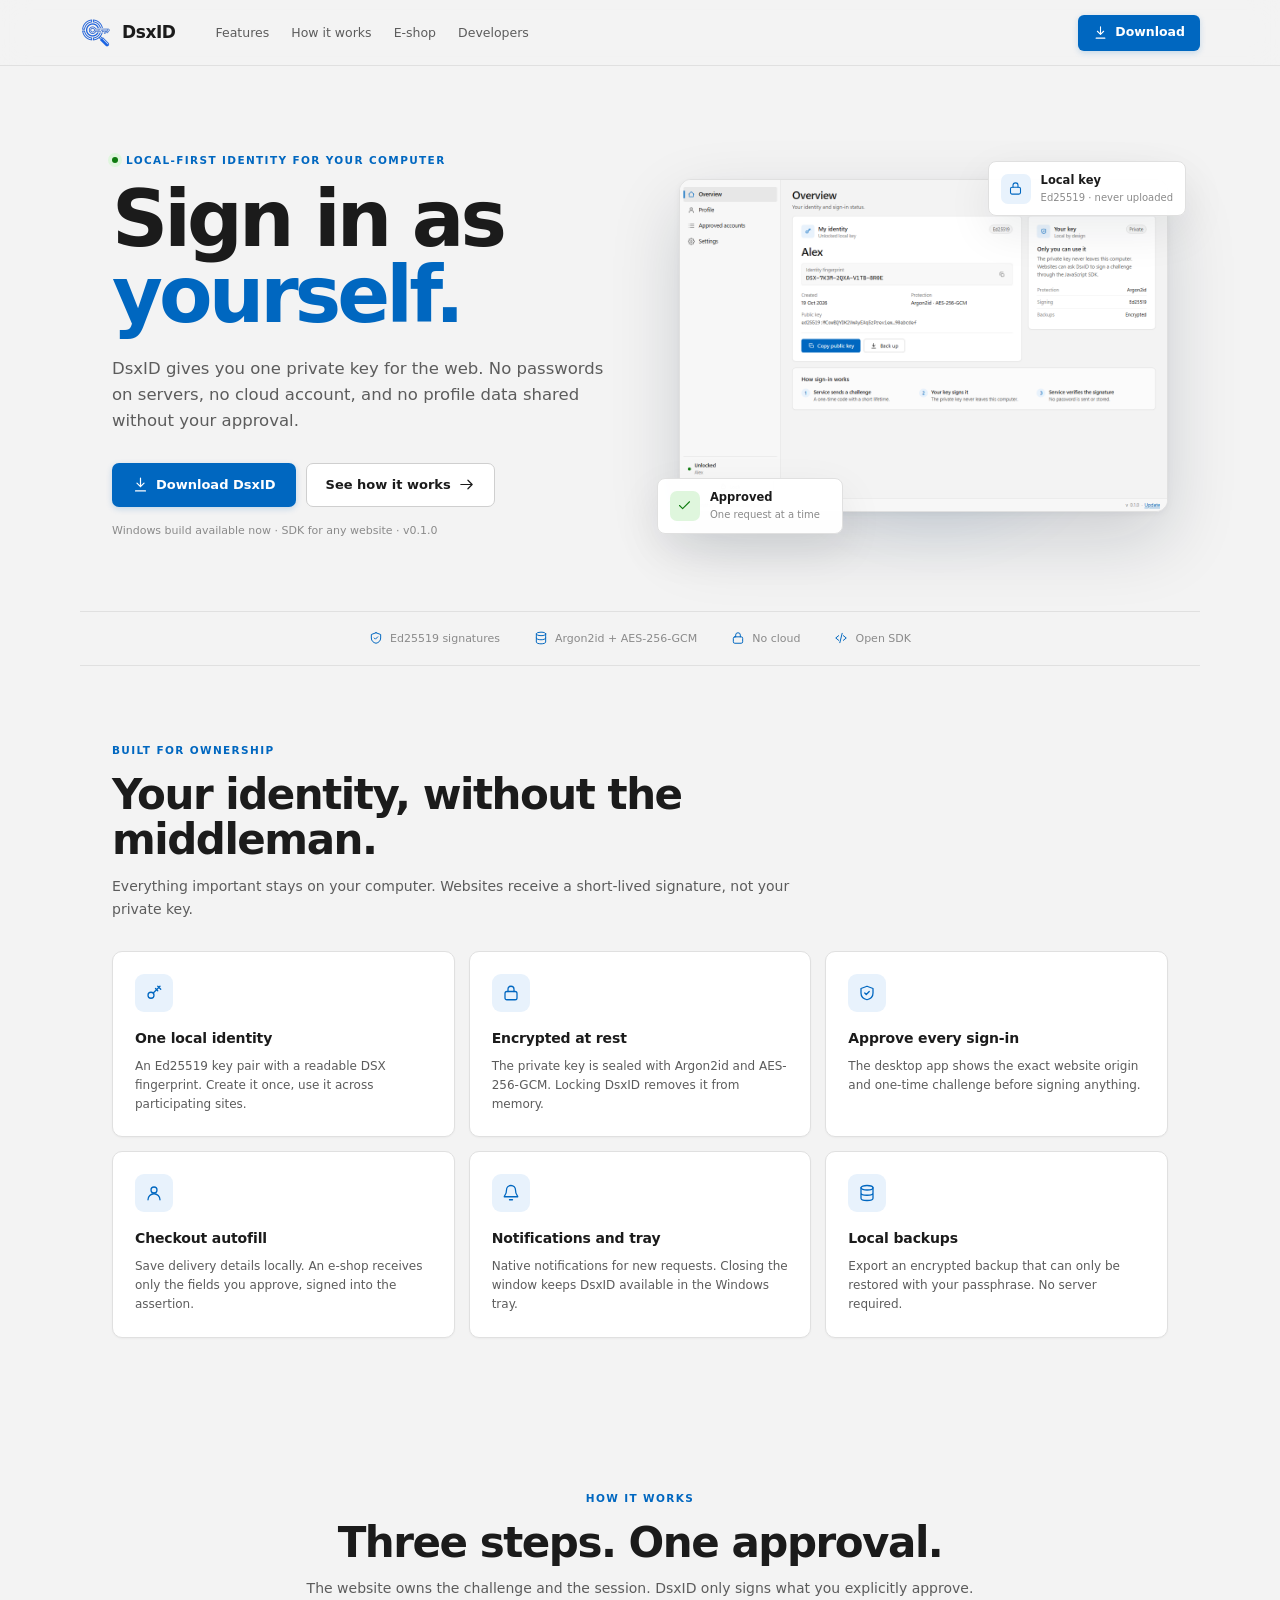
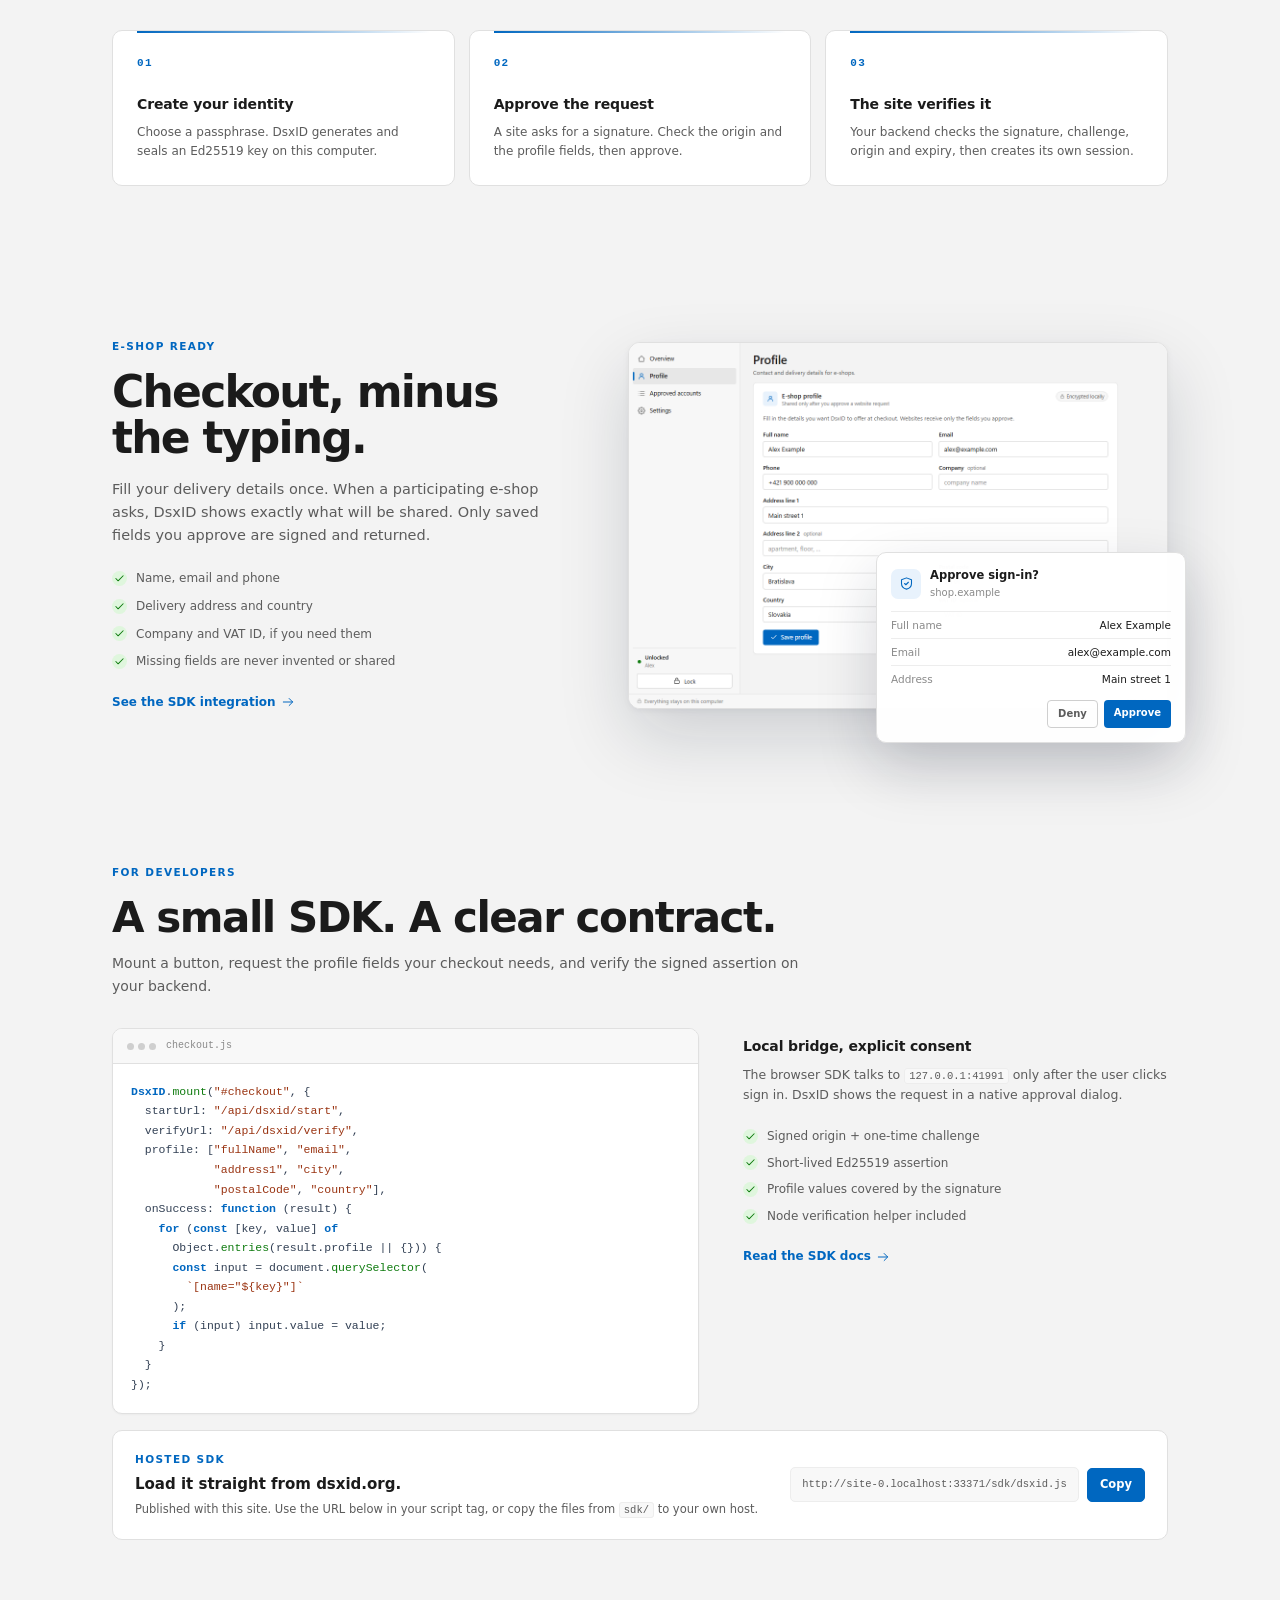
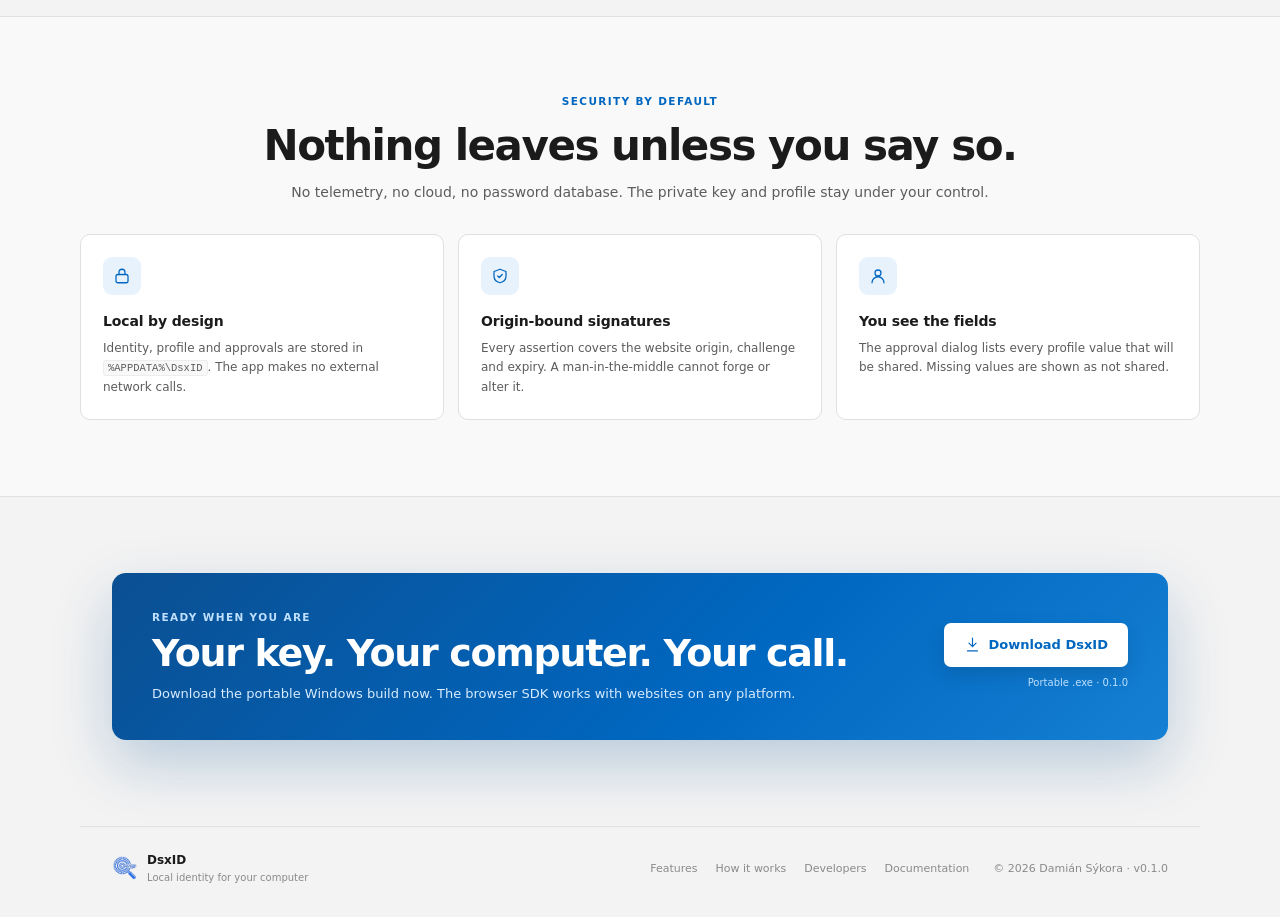
==== index.html @ 3d80a410 "Add files via upload" ====
<!doctype html>
<html lang="en">
<head>
  <meta charset="utf-8">
  <meta name="viewport" content="width=device-width, initial-scale=1">
  <meta name="description" content="DsxID is a local-first identity for your computer. Sign in to websites with your own Ed25519 key, approve every request, and autofill checkout details without a cloud account.">
  <meta name="theme-color" content="#f3f3f3">
  <title>DsxID — Your identity, local by design</title>
  <link rel="canonical" href="https://dsxid.org/">
  <link rel="icon" href="assets/logo.png" type="image/png">
  <meta property="og:site_name" content="DsxID">
  <meta property="og:type" content="website">
  <meta property="og:url" content="https://dsxid.org/">
  <meta property="og:title" content="DsxID — Your identity, local by design">
  <meta property="og:description" content="One local Ed25519 identity for the web. Approve every sign-in and share checkout details only when you say so.">
  <meta property="og:image" content="https://dsxid.org/assets/og.png">
  <meta property="og:image:width" content="1200">
  <meta property="og:image:height" content="630">
  <meta property="og:image:alt" content="DsxID — your identity, local by design">
  <meta name="twitter:card" content="summary_large_image">
  <meta name="twitter:title" content="DsxID — Your identity, local by design">
  <meta name="twitter:description" content="One local Ed25519 identity for the web. Approve every sign-in and share checkout details only when you say so.">
  <meta name="twitter:image" content="https://dsxid.org/assets/og.png">
  <script>document.documentElement.classList.add("js");</script>
  <link rel="stylesheet" href="styles.css">
  <script type="application/ld+json">
  {
    "@context": "https://schema.org",
    "@type": "SoftwareApplication",
    "name": "DsxID",
    "url": "https://dsxid.org/",
    "downloadUrl": "https://dsxid.org/download/DsxID.exe",
    "applicationCategory": "SecurityApplication",
    "operatingSystem": "Windows 10, Windows 11",
    "softwareVersion": "0.1.0",
    "description": "Local-first Ed25519 identity with explicit approval and e-shop checkout autofill.",
    "author": {
      "@type": "Person",
      "name": "Damián Sýkora"
    },
    "offers": {
      "@type": "Offer",
      "price": "0",
      "priceCurrency": "USD"
    }
  }
  </script>
</head>
<body>
  <svg class="svg-sprite" aria-hidden="true" focusable="false" xmlns="http://www.w3.org/2000/svg">
    <symbol id="i-key" viewBox="0 0 24 24"><circle cx="8" cy="15" r="4"/><path d="m11 12 9-9M17 3l4 4M14 6l3 3"/></symbol>
    <symbol id="i-shield" viewBox="0 0 24 24"><path d="m12 3 8 3v6c0 5-3.5 8-8 9-4.5-1-8-4-8-9V6l8-3Z"/><path d="m9 12 2 2 4-4"/></symbol>
    <symbol id="i-lock" viewBox="0 0 24 24"><rect x="4" y="10" width="16" height="11" rx="2.5"/><path d="M8 10V7a4 4 0 0 1 8 0v3"/></symbol>
    <symbol id="i-globe" viewBox="0 0 24 24"><circle cx="12" cy="12" r="9"/><path d="M3 12h18M12 3a14 14 0 0 1 0 18 14 14 0 0 1 0-18Z"/></symbol>
    <symbol id="i-user" viewBox="0 0 24 24"><circle cx="12" cy="8" r="4"/><path d="M4 21a8 8 0 0 1 16 0"/></symbol>
    <symbol id="i-bell" viewBox="0 0 24 24"><path d="M18 8a6 6 0 0 0-12 0c0 7-3 7-3 9h18c0-2-3-2-3-9"/><path d="M10 21h4"/></symbol>
    <symbol id="i-tray" viewBox="0 0 24 24"><path d="M4 4h16v16H4z"/><path d="M8 12h8M12 8v8"/></symbol>
    <symbol id="i-download" viewBox="0 0 24 24"><path d="M12 3v12M7 10l5 5 5-5M5 21h14"/></symbol>
    <symbol id="i-check" viewBox="0 0 24 24"><path d="M20 6 9 17l-5-5"/></symbol>
    <symbol id="i-code" viewBox="0 0 24 24"><path d="m8 8-5 4 5 4M16 8l5 4-5 4M14 4l-4 16"/></symbol>
    <symbol id="i-arrow" viewBox="0 0 24 24"><path d="M4 12h16M14 6l6 6-6 6"/></symbol>
    <symbol id="i-database" viewBox="0 0 24 24"><ellipse cx="12" cy="5" rx="8" ry="3"/><path d="M4 5v7c0 1.7 3.6 3 8 3s8-1.3 8-3V5M4 12v7c0 1.7 3.6 3 8 3s8-1.3 8-3v-7"/></symbol>
  </svg>

  <header class="site-header">
    <a class="brand" href="#top" aria-label="DsxID home">
      <img class="brand-logo" src="assets/logo.png" alt="">
      <span>DsxID</span>
    </a>

    <nav class="site-nav" id="site-nav" aria-label="Main navigation">
      <a href="#features">Features</a>
      <a href="#how">How it works</a>
      <a href="#eshop">E-shop</a>
      <a href="#developers">Developers</a>
    </nav>

    <div class="header-actions">
      <a class="btn btn-primary" href="download/DsxID.exe" download>
        <svg><use href="#i-download"/></svg>
        <span>Download</span>
      </a>
      <button class="nav-toggle" id="nav-toggle" type="button" aria-controls="site-nav" aria-expanded="false" aria-label="Open menu">
        <span></span><span></span><span></span>
      </button>
    </div>
  </header>

  <main id="top">
    <section class="hero">
      <div class="hero-copy reveal">
        <p class="eyebrow"><span class="eyebrow-dot"></span>Local-first identity for your computer</p>
        <h1>Sign in as <span>yourself.</span></h1>
        <p class="lede">DsxID gives you one private key for the web. No passwords on servers, no cloud account, and no profile data shared without your approval.</p>
        <div class="hero-actions">
          <a class="btn btn-primary btn-lg" href="download/DsxID.exe" download>
            <svg><use href="#i-download"/></svg>
            <span>Download DsxID</span>
          </a>
          <a class="btn btn-ghost btn-lg" href="#how">
            <span>See how it works</span>
            <svg><use href="#i-arrow"/></svg>
          </a>
        </div>
        <p class="hero-note">Windows build available now · SDK for any website · v0.1.0</p>
      </div>

      <div class="hero-visual reveal">
        <div class="app-frame">
          <img src="assets/app-home.png" alt="DsxID desktop app showing a local Ed25519 identity">
        </div>
        <div class="float-card float-top">
          <span class="float-icon"><svg><use href="#i-lock"/></svg></span>
          <div><strong>Local key</strong><span>Ed25519 · never uploaded</span></div>
        </div>
        <div class="float-card float-bottom">
          <span class="float-icon success"><svg><use href="#i-check"/></svg></span>
          <div><strong>Approved</strong><span>One request at a time</span></div>
        </div>
      </div>
    </section>

    <section class="trust-strip reveal" aria-label="Technical foundations">
      <span><svg><use href="#i-shield"/></svg>Ed25519 signatures</span>
      <span><svg><use href="#i-database"/></svg>Argon2id + AES-256-GCM</span>
      <span><svg><use href="#i-lock"/></svg>No cloud</span>
      <span><svg><use href="#i-code"/></svg>Open SDK</span>
    </section>

    <section class="section" id="features">
      <div class="section-head reveal">
        <p class="eyebrow">Built for ownership</p>
        <h2>Your identity, without the middleman.</h2>
        <p>Everything important stays on your computer. Websites receive a short-lived signature, not your private key.</p>
      </div>

      <div class="feature-grid">
        <article class="feature-card reveal">
          <span class="icon-tile"><svg><use href="#i-key"/></svg></span>
          <h3>One local identity</h3>
          <p>An Ed25519 key pair with a readable DSX fingerprint. Create it once, use it across participating sites.</p>
        </article>
        <article class="feature-card reveal">
          <span class="icon-tile"><svg><use href="#i-lock"/></svg></span>
          <h3>Encrypted at rest</h3>
          <p>The private key is sealed with Argon2id and AES-256-GCM. Locking DsxID removes it from memory.</p>
        </article>
        <article class="feature-card reveal">
          <span class="icon-tile"><svg><use href="#i-shield"/></svg></span>
          <h3>Approve every sign-in</h3>
          <p>The desktop app shows the exact website origin and one-time challenge before signing anything.</p>
        </article>
        <article class="feature-card reveal">
          <span class="icon-tile"><svg><use href="#i-user"/></svg></span>
          <h3>Checkout autofill</h3>
          <p>Save delivery details locally. An e-shop receives only the fields you approve, signed into the assertion.</p>
        </article>
        <article class="feature-card reveal">
          <span class="icon-tile"><svg><use href="#i-bell"/></svg></span>
          <h3>Notifications and tray</h3>
          <p>Native notifications for new requests. Closing the window keeps DsxID available in the Windows tray.</p>
        </article>
        <article class="feature-card reveal">
          <span class="icon-tile"><svg><use href="#i-database"/></svg></span>
          <h3>Local backups</h3>
          <p>Export an encrypted backup that can only be restored with your passphrase. No server required.</p>
        </article>
      </div>
    </section>

    <section class="section" id="how">
      <div class="section-head centered reveal">
        <p class="eyebrow">How it works</p>
        <h2>Three steps. One approval.</h2>
        <p>The website owns the challenge and the session. DsxID only signs what you explicitly approve.</p>
      </div>
      <div class="steps-grid">
        <article class="step-card reveal">
          <span class="step-number">01</span>
          <h3>Create your identity</h3>
          <p>Choose a passphrase. DsxID generates and seals an Ed25519 key on this computer.</p>
        </article>
        <article class="step-card reveal">
          <span class="step-number">02</span>
          <h3>Approve the request</h3>
          <p>A site asks for a signature. Check the origin and the profile fields, then approve.</p>
        </article>
        <article class="step-card reveal">
          <span class="step-number">03</span>
          <h3>The site verifies it</h3>
          <p>Your backend checks the signature, challenge, origin and expiry, then creates its own session.</p>
        </article>
      </div>
    </section>

    <section class="section split-section" id="eshop">
      <div class="split-copy reveal">
        <p class="eyebrow">E-shop ready</p>
        <h2>Checkout, minus the typing.</h2>
        <p class="lede">Fill your delivery details once. When a participating e-shop asks, DsxID shows exactly what will be shared. Only saved fields you approve are signed and returned.</p>
        <ul class="check-list">
          <li><svg><use href="#i-check"/></svg>Name, email and phone</li>
          <li><svg><use href="#i-check"/></svg>Delivery address and country</li>
          <li><svg><use href="#i-check"/></svg>Company and VAT ID, if you need them</li>
          <li><svg><use href="#i-check"/></svg>Missing fields are never invented or shared</li>
        </ul>
        <a class="text-link" href="#developers">See the SDK integration <svg><use href="#i-arrow"/></svg></a>
      </div>

      <div class="split-visual reveal">
        <div class="app-frame profile-frame">
          <img src="assets/app-profile.png" alt="DsxID e-shop profile with encrypted local delivery details">
        </div>
        <div class="approval-float">
          <div class="approval-float-head">
            <span class="float-icon"><svg><use href="#i-shield"/></svg></span>
            <div><strong>Approve sign-in?</strong><span>shop.example</span></div>
          </div>
          <div class="approval-field"><span>Full name</span><strong>Alex Example</strong></div>
          <div class="approval-field"><span>Email</span><strong>alex@example.com</strong></div>
          <div class="approval-field"><span>Address</span><strong>Main street 1</strong></div>
          <div class="approval-actions"><span class="ghost-button">Deny</span><span class="solid-button">Approve</span></div>
        </div>
      </div>
    </section>

    <section class="section" id="developers">
      <div class="section-head reveal">
        <p class="eyebrow">For developers</p>
        <h2>A small SDK. A clear contract.</h2>
        <p>Mount a button, request the profile fields your checkout needs, and verify the signed assertion on your backend.</p>
      </div>

      <div class="dev-grid">
        <div class="code-card reveal">
          <div class="code-bar">
            <span class="code-dots"><i></i><i></i><i></i></span>
            <span>checkout.js</span>
          </div>
          <pre><code><span class="c-key">DsxID</span>.<span class="c-fn">mount</span>(<span class="c-str">"#checkout"</span>, {
  startUrl: <span class="c-str">"/api/dsxid/start"</span>,
  verifyUrl: <span class="c-str">"/api/dsxid/verify"</span>,
  profile: [<span class="c-str">"fullName"</span>, <span class="c-str">"email"</span>,
            <span class="c-str">"address1"</span>, <span class="c-str">"city"</span>,
            <span class="c-str">"postalCode"</span>, <span class="c-str">"country"</span>],
  onSuccess: <span class="c-key">function</span> (result) {
    <span class="c-key">for</span> (<span class="c-key">const</span> [key, value] <span class="c-key">of</span>
      Object.<span class="c-fn">entries</span>(result.profile || {})) {
      <span class="c-key">const</span> input = document.<span class="c-fn">querySelector</span>(
        <span class="c-str">`[name="${key}"]`</span>
      );
      <span class="c-key">if</span> (input) input.value = value;
    }
  }
});</code></pre>
        </div>
        <div class="dev-copy reveal">
          <h3>Local bridge, explicit consent</h3>
          <p>The browser SDK talks to <code>127.0.0.1:41991</code> only after the user clicks sign in. DsxID shows the request in a native approval dialog.</p>
          <ul class="check-list compact">
            <li><svg><use href="#i-check"/></svg>Signed origin + one-time challenge</li>
            <li><svg><use href="#i-check"/></svg>Short-lived Ed25519 assertion</li>
            <li><svg><use href="#i-check"/></svg>Profile values covered by the signature</li>
            <li><svg><use href="#i-check"/></svg>Node verification helper included</li>
          </ul>
          <a class="text-link" href="docs.html">Read the SDK docs <svg><use href="#i-arrow"/></svg></a>
        </div>
      </div>

      <div class="sdk-host-card reveal">
        <div class="sdk-host-copy">
          <p class="eyebrow">Hosted SDK</p>
          <h3>Load it straight from dsxid.org.</h3>
          <p>Published with this site. Use the URL below in your script tag, or copy the files from <code>sdk/</code> to your own host.</p>
        </div>
        <div class="sdk-url-box">
          <code id="sdk-url">https://dsxid.org/sdk/dsxid.js</code>
          <button class="copy-btn" id="copy-sdk-url" type="button">Copy</button>
        </div>
      </div>
    </section>

    <section class="section security-section" id="security">
      <div class="section-head centered reveal">
        <p class="eyebrow">Security by default</p>
        <h2>Nothing leaves unless you say so.</h2>
        <p>No telemetry, no cloud, no password database. The private key and profile stay under your control.</p>
      </div>
      <div class="security-grid">
        <article class="security-card reveal">
          <span class="icon-tile"><svg><use href="#i-lock"/></svg></span>
          <h3>Local by design</h3>
          <p>Identity, profile and approvals are stored in <code>%APPDATA%\DsxID</code>. The app makes no external network calls.</p>
        </article>
        <article class="security-card reveal">
          <span class="icon-tile"><svg><use href="#i-shield"/></svg></span>
          <h3>Origin-bound signatures</h3>
          <p>Every assertion covers the website origin, challenge and expiry. A man-in-the-middle cannot forge or alter it.</p>
        </article>
        <article class="security-card reveal">
          <span class="icon-tile"><svg><use href="#i-user"/></svg></span>
          <h3>You see the fields</h3>
          <p>The approval dialog lists every profile value that will be shared. Missing values are shown as not shared.</p>
        </article>
      </div>
    </section>

    <section class="download-section reveal">
      <div class="download-card">
        <div>
          <p class="eyebrow">Ready when you are</p>
          <h2>Your key. Your computer. Your call.</h2>
          <p>Download the portable Windows build now. The browser SDK works with websites on any platform.</p>
        </div>
        <div class="download-actions">
          <a class="btn btn-primary btn-lg" href="download/DsxID.exe" download>
            <svg><use href="#i-download"/></svg>
            <span>Download DsxID</span>
          </a>
          <span>Portable .exe · 0.1.0</span>
        </div>
      </div>
    </section>
  </main>

  <footer class="site-footer">
    <div class="footer-brand">
      <img class="brand-logo small" src="assets/logo.png" alt="">
      <div><strong>DsxID</strong><span>Local identity for your computer</span></div>
    </div>
    <nav class="footer-links" aria-label="Footer navigation">
      <a href="#features">Features</a>
      <a href="#how">How it works</a>
      <a href="#developers">Developers</a>
      <a href="docs.html">Documentation</a>
    </nav>
    <p class="copyright">© 2026 Damián Sýkora · v0.1.0</p>
  </footer>

  <script src="app.js"></script>
</body>
</html>
---- styles.css ----
:root {
  --bg: #f3f3f3;
  --surface: #ffffff;
  --surface-2: #f8f8f8;
  --border: #e0e0e0;
  --border-soft: #ededed;
  --border-strong: #cfcfcf;
  --text: #1b1b1b;
  --text-2: #5c5c5c;
  --text-3: #8a8a8a;
  --accent: #0067c0;
  --accent-hover: #005a9e;
  --accent-soft: #e8f2fc;
  --accent-border: #cfe4f7;
  --success: #0f7b0f;
  --success-soft: #dff6dd;
  --success-border: #b7dfb3;
  --font: "Segoe UI Variable Text", "Segoe UI", system-ui, -apple-system, sans-serif;
  --mono: "Cascadia Mono", Consolas, "SFMono-Regular", monospace;
  --shadow-sm: 0 1px 2px rgba(0, 0, 0, 0.035);
  --shadow: 0 16px 44px rgba(15, 23, 42, 0.08);
  --radius: 10px;
  --max: 1120px;
}

* { box-sizing: border-box; }
html { scroll-behavior: smooth; }
body {
  margin: 0;
  min-height: 100vh;
  background:
    radial-gradient(900px 480px at 74% -8%, #eaf4fd 0%, rgba(234, 244, 253, 0) 62%),
    var(--bg);
  color: var(--text);
  font-family: var(--font);
  font-size: 14px;
  line-height: 1.55;
  -webkit-font-smoothing: antialiased;
}
::selection { background: var(--accent-border); }
a { color: inherit; text-decoration: none; }
button { font: inherit; }
img { max-width: 100%; }

.svg-sprite {
  position: absolute;
  width: 0;
  height: 0;
  overflow: hidden;
}
svg {
  width: 20px;
  height: 20px;
  display: block;
  flex: none;
  fill: none;
  stroke: currentColor;
  stroke-width: 1.7;
  stroke-linecap: round;
  stroke-linejoin: round;
}

.site-header {
  position: sticky;
  top: 0;
  z-index: 50;
  height: 66px;
  display: flex;
  align-items: center;
  gap: 28px;
  padding: 0 max(24px, calc((100vw - var(--max)) / 2));
  border-bottom: 1px solid var(--border);
  background: rgba(243, 243, 243, 0.86);
  backdrop-filter: blur(14px);
}
.brand {
  display: inline-flex;
  align-items: center;
  gap: 10px;
  font-size: 17px;
  font-weight: 650;
  letter-spacing: -0.025em;
}
.brand-logo {
  width: 32px;
  height: 32px;
  object-fit: contain;
}
.brand-logo.small { width: 26px; height: 26px; }

.site-nav {
  display: flex;
  align-items: center;
  gap: 22px;
  margin-left: 12px;
  color: var(--text-2);
  font-size: 12.5px;
}
.site-nav a { padding: 6px 0; transition: color 0.15s; }
.site-nav a:hover { color: var(--accent); }

.header-actions {
  display: flex;
  align-items: center;
  gap: 10px;
  margin-left: auto;
}
.btn {
  height: 36px;
  padding: 0 14px;
  display: inline-flex;
  align-items: center;
  justify-content: center;
  gap: 7px;
  border: 1px solid transparent;
  border-radius: 6px;
  font-size: 12.5px;
  font-weight: 600;
  line-height: 1;
  cursor: pointer;
  white-space: nowrap;
  transition: background 0.15s, border-color 0.15s, color 0.15s, transform 0.15s;
}
.btn svg { width: 15px; height: 15px; }
.btn-primary {
  background: var(--accent);
  color: #ffffff;
  box-shadow: 0 2px 6px rgba(0, 103, 192, 0.2);
}
.btn-primary:hover { background: var(--accent-hover); transform: translateY(-1px); }
.btn-ghost {
  background: var(--surface);
  border-color: var(--border-strong);
  color: var(--text);
}
.btn-ghost:hover { border-color: #b3b3b3; background: #fafafa; transform: translateY(-1px); }
.btn-lg { height: 44px; padding: 0 19px; font-size: 13px; border-radius: 7px; }
.btn-lg svg { width: 17px; height: 17px; }

.nav-toggle {
  display: none;
  width: 36px;
  height: 36px;
  padding: 8px;
  border: 1px solid var(--border-strong);
  border-radius: 6px;
  background: var(--surface);
  cursor: pointer;
}
.nav-toggle span {
  display: block;
  height: 1.5px;
  margin: 4px 0;
  background: var(--text);
  border-radius: 2px;
  transition: transform 0.2s, opacity 0.2s;
}

.hero {
  max-width: var(--max);
  margin: 0 auto;
  padding: 86px 32px 72px;
  display: grid;
  grid-template-columns: minmax(0, 1.02fr) minmax(0, 0.98fr);
  gap: 58px;
  align-items: center;
}
.eyebrow {
  margin: 0 0 14px;
  display: flex;
  align-items: center;
  gap: 8px;
  color: var(--accent);
  font-size: 10.5px;
  font-weight: 650;
  letter-spacing: 0.13em;
  text-transform: uppercase;
}
.eyebrow-dot {
  width: 6px;
  height: 6px;
  border-radius: 50%;
  background: var(--success);
  box-shadow: 0 0 0 4px var(--success-soft);
}
.hero h1 {
  margin: 0;
  font-size: clamp(48px, 6.2vw, 78px);
  line-height: 0.97;
  font-weight: 650;
  letter-spacing: -0.05em;
}
.hero h1 span { color: var(--accent); }
.lede {
  max-width: 560px;
  margin: 22px 0 0;
  color: var(--text-2);
  font-size: 16.5px;
  line-height: 1.6;
}
.hero-actions {
  display: flex;
  flex-wrap: wrap;
  gap: 10px;
  margin-top: 28px;
}
.hero-note {
  margin: 15px 0 0;
  color: var(--text-3);
  font-size: 11px;
}
.hero-copy, .hero-visual, .split-copy, .split-visual, .dev-grid > *, .code-card { min-width: 0; }
.hero-visual { position: relative; }
.hero-visual::before {
  content: "";
  position: absolute;
  inset: 8% 4% -12% 10%;
  border-radius: 50%;
  background: radial-gradient(circle, rgba(0, 103, 192, 0.16), rgba(0, 103, 192, 0) 68%);
  filter: blur(18px);
  z-index: -1;
}
.app-frame {
  min-width: 0;
  border: 1px solid var(--border);
  border-radius: 12px;
  overflow: hidden;
  background: var(--surface);
  box-shadow: 0 28px 70px rgba(15, 23, 42, 0.16), 0 2px 6px rgba(15, 23, 42, 0.05);
}
.app-frame img { display: block; width: 100%; height: auto; }
.float-card {
  position: absolute;
  display: flex;
  align-items: center;
  gap: 10px;
  min-width: 186px;
  padding: 10px 12px;
  border: 1px solid var(--border);
  border-radius: 8px;
  background: rgba(255, 255, 255, 0.98);
  box-shadow: var(--shadow);
  font-size: 11px;
}
.float-card strong { display: block; font-size: 11.5px; }
.float-card span:not(.float-icon) { display: block; color: var(--text-3); font-size: 10px; }
.float-top { top: -18px; right: -18px; }
.float-bottom { bottom: -22px; left: -22px; }
.float-icon {
  width: 30px;
  height: 30px;
  display: grid;
  place-items: center;
  flex: none;
  border-radius: 7px;
  background: var(--accent-soft);
  color: var(--accent);
}
.float-icon svg { width: 15px; height: 15px; }
.float-icon.success { background: var(--success-soft); color: var(--success); }

.trust-strip {
  max-width: var(--max);
  margin: 0 auto;
  padding: 18px 32px;
  display: flex;
  flex-wrap: wrap;
  justify-content: center;
  gap: 14px 34px;
  border-top: 1px solid var(--border);
  border-bottom: 1px solid var(--border);
  color: var(--text-3);
  font-size: 11px;
}
.trust-strip span { display: inline-flex; align-items: center; gap: 7px; }
.trust-strip svg { width: 14px; height: 14px; color: var(--accent); }

.section {
  max-width: var(--max);
  margin: 0 auto;
  padding: 76px 32px;
}
.section-head { max-width: 690px; margin-bottom: 30px; }
.section-head.centered { margin-left: auto; margin-right: auto; text-align: center; }
.section-head.centered .eyebrow { justify-content: center; }
.section-head h2 {
  margin: 0;
  font-size: clamp(30px, 3.5vw, 42px);
  line-height: 1.08;
  font-weight: 650;
  letter-spacing: -0.035em;
}
.section-head > p:last-child {
  margin: 12px 0 0;
  color: var(--text-2);
  font-size: 14px;
  line-height: 1.65;
}

.feature-grid {
  display: grid;
  grid-template-columns: repeat(3, minmax(0, 1fr));
  gap: 14px;
}
.feature-card {
  padding: 22px;
  border: 1px solid var(--border);
  border-radius: var(--radius);
  background: var(--surface);
  box-shadow: var(--shadow-sm);
  transition: transform 0.2s ease, box-shadow 0.2s ease, border-color 0.2s ease;
}
.feature-card:hover {
  transform: translateY(-3px);
  border-color: var(--border-strong);
  box-shadow: var(--shadow);
}
.icon-tile {
  width: 38px;
  height: 38px;
  display: grid;
  place-items: center;
  margin-bottom: 16px;
  border-radius: 9px;
  background: var(--accent-soft);
  color: var(--accent);
}
.icon-tile svg { width: 18px; height: 18px; }
.feature-card h3, .security-card h3, .step-card h3, .dev-copy h3 {
  margin: 0;
  font-size: 14px;
  font-weight: 650;
  letter-spacing: -0.01em;
}
.feature-card p, .security-card p, .step-card p, .dev-copy p {
  margin: 7px 0 0;
  color: var(--text-2);
  font-size: 12px;
  line-height: 1.6;
}

.steps-grid {
  display: grid;
  grid-template-columns: repeat(3, minmax(0, 1fr));
  gap: 14px;
}
.step-card {
  position: relative;
  padding: 24px;
  border: 1px solid var(--border);
  border-radius: var(--radius);
  background: var(--surface);
  overflow: hidden;
}
.step-card::after {
  content: "";
  position: absolute;
  top: 0;
  left: 24px;
  right: 24px;
  height: 2px;
  background: linear-gradient(90deg, var(--accent), rgba(0, 103, 192, 0));
}
.step-number {
  display: block;
  margin-bottom: 22px;
  color: var(--accent);
  font-family: var(--mono);
  font-size: 11px;
  font-weight: 600;
  letter-spacing: 0.12em;
}

.split-section {
  display: grid;
  grid-template-columns: minmax(0, 0.92fr) minmax(0, 1.08fr);
  gap: 56px;
  align-items: center;
}
.split-copy h2 {
  margin: 0;
  font-size: clamp(30px, 3.6vw, 44px);
  line-height: 1.06;
  font-weight: 650;
  letter-spacing: -0.04em;
}
.split-copy .lede { margin-top: 16px; font-size: 14.5px; }
.check-list {
  display: grid;
  gap: 9px;
  margin: 22px 0 0;
  padding: 0;
  list-style: none;
}
.check-list li {
  display: flex;
  align-items: center;
  gap: 9px;
  color: var(--text-2);
  font-size: 12px;
}
.check-list svg {
  width: 15px;
  height: 15px;
  padding: 2px;
  border-radius: 50%;
  background: var(--success-soft);
  color: var(--success);
  stroke-width: 2.2;
}
.check-list.compact { gap: 8px; }
.text-link {
  display: inline-flex;
  align-items: center;
  gap: 5px;
  margin-top: 22px;
  color: var(--accent);
  font-size: 12px;
  font-weight: 600;
}
.text-link svg { width: 14px; height: 14px; transition: transform 0.15s; }
.text-link:hover svg { transform: translateX(3px); }

.split-visual { position: relative; }
.profile-frame { max-width: 600px; }
.approval-float {
  position: absolute;
  right: -18px;
  bottom: -34px;
  width: min(310px, 90%);
  padding: 14px;
  border: 1px solid var(--border);
  border-radius: 10px;
  background: rgba(255, 255, 255, 0.98);
  box-shadow: 0 24px 60px rgba(15, 23, 42, 0.18);
  font-size: 10.5px;
}
.approval-float-head { display: flex; align-items: center; gap: 9px; margin-bottom: 10px; }
.approval-float-head strong { display: block; font-size: 11.5px; }
.approval-float-head span:not(.float-icon) { display: block; color: var(--text-3); font-size: 10px; }
.approval-float .float-icon { width: 30px; height: 30px; }
.approval-field {
  display: flex;
  justify-content: space-between;
  gap: 12px;
  padding: 5px 0;
  border-top: 1px solid var(--border-soft);
}
.approval-field span { color: var(--text-3); }
.approval-field strong { font-weight: 500; text-align: right; }
.approval-actions { display: flex; justify-content: flex-end; gap: 6px; margin-top: 8px; }
.ghost-button, .solid-button {
  padding: 5px 10px;
  border-radius: 4px;
  font-size: 10px;
  font-weight: 600;
}
.ghost-button { border: 1px solid var(--border-strong); color: var(--text-2); }
.solid-button { background: var(--accent); color: #ffffff; }

.dev-grid {
  display: grid;
  grid-template-columns: minmax(0, 1.16fr) minmax(0, 0.84fr);
  gap: 44px;
  align-items: start;
}
.code-card {
  border: 1px solid var(--border);
  border-radius: var(--radius);
  background: var(--surface);
  box-shadow: var(--shadow-sm);
  overflow: hidden;
}
.code-bar {
  display: flex;
  align-items: center;
  gap: 10px;
  padding: 9px 14px;
  border-bottom: 1px solid var(--border);
  background: var(--surface-2);
  color: var(--text-3);
  font-family: var(--mono);
  font-size: 10px;
}
.code-dots { display: inline-flex; gap: 4px; }
.code-dots i {
  width: 7px;
  height: 7px;
  border-radius: 50%;
  background: var(--border-strong);
}
.code-card pre {
  margin: 0;
  padding: 18px;
  overflow-x: auto;
  color: #334155;
  font-family: var(--mono);
  font-size: 11.5px;
  line-height: 1.7;
  tab-size: 2;
}
.code-card code { font-family: inherit; }
.c-key { color: #0067c0; font-weight: 600; }
.c-fn { color: #0f7b0f; }
.c-str { color: #9a3412; }
.dev-copy { padding-top: 8px; }
.dev-copy p { font-size: 12.5px; }
.dev-copy code {
  padding: 1px 4px;
  border: 1px solid var(--border-soft);
  border-radius: 3px;
  background: var(--surface-2);
  font-family: var(--mono);
  font-size: 10.5px;
}
.sdk-host-card {
  margin-top: 16px;
  padding: 20px 22px;
  display: flex;
  align-items: center;
  justify-content: space-between;
  gap: 22px;
  border: 1px solid var(--border);
  border-radius: var(--radius);
  background: var(--surface);
}
.sdk-host-copy .eyebrow { margin-bottom: 6px; }
.sdk-host-copy h3 { margin: 0; font-size: 15px; font-weight: 650; }
.sdk-host-copy p:not(.eyebrow) {
  margin: 5px 0 0;
  color: var(--text-2);
  font-size: 11.5px;
}
.sdk-host-copy code {
  padding: 1px 4px;
  border: 1px solid var(--border-soft);
  border-radius: 3px;
  background: var(--surface-2);
  font-family: var(--mono);
  font-size: 10.5px;
}
.sdk-url-box {
  display: flex;
  align-items: center;
  gap: 8px;
  flex-wrap: wrap;
  min-width: 0;
}
.sdk-url-box code {
  max-width: 420px;
  padding: 9px 11px;
  overflow-wrap: anywhere;
  border: 1px solid var(--border-soft);
  border-radius: 5px;
  background: var(--surface-2);
  color: var(--text-2);
  font-family: var(--mono);
  font-size: 10.5px;
  line-height: 1.4;
}
.copy-btn {
  height: 34px;
  padding: 0 12px;
  border: 1px solid var(--accent);
  border-radius: 5px;
  background: var(--accent);
  color: #ffffff;
  font-size: 11.5px;
  font-weight: 600;
  cursor: pointer;
}
.copy-btn:hover { background: var(--accent-hover); }

.security-section {
  border-top: 1px solid var(--border);
  border-bottom: 1px solid var(--border);
  background: rgba(255, 255, 255, 0.45);
  max-width: none;
}
.security-section > .section-head,
.security-grid {
  max-width: var(--max);
  margin-left: auto;
  margin-right: auto;
}
.security-grid {
  display: grid;
  grid-template-columns: repeat(3, minmax(0, 1fr));
  gap: 14px;
}
.security-card {
  padding: 22px;
  border: 1px solid var(--border);
  border-radius: var(--radius);
  background: var(--surface);
}
.security-card code {
  padding: 1px 4px;
  border: 1px solid var(--border-soft);
  border-radius: 3px;
  background: var(--surface-2);
  font-family: var(--mono);
  font-size: 10.5px;
}

.download-section {
  max-width: var(--max);
  margin: 0 auto;
  padding: 76px 32px 86px;
}
.download-card {
  display: flex;
  align-items: center;
  justify-content: space-between;
  gap: 28px;
  padding: 36px 40px;
  border-radius: 14px;
  background: linear-gradient(135deg, #0b4f92, #0067c0 58%, #1580d4);
  color: #ffffff;
  box-shadow: 0 24px 60px rgba(0, 79, 145, 0.24);
}
.download-card .eyebrow { color: #bfe0ff; margin-bottom: 8px; }
.download-card .eyebrow-dot { display: none; }
.download-card h2 {
  margin: 0;
  font-size: clamp(27px, 3.2vw, 38px);
  line-height: 1.08;
  letter-spacing: -0.035em;
}
.download-card p:not(.eyebrow) {
  margin: 10px 0 0;
  color: #d8ecff;
  font-size: 13px;
}
.download-actions {
  display: flex;
  flex-direction: column;
  align-items: flex-end;
  gap: 8px;
  flex: none;
}
.download-actions .btn {
  background: #ffffff;
  color: var(--accent);
  box-shadow: 0 8px 20px rgba(0, 0, 0, 0.13);
}
.download-actions .btn:hover { background: #f4f9ff; }
.download-actions > span:last-child { color: #bfe0ff; font-size: 10px; }

.doc-main {
  max-width: 900px;
  margin: 0 auto;
  padding: 64px 32px 84px;
}
.doc-head h1 {
  margin: 0;
  font-size: clamp(38px, 5vw, 54px);
  line-height: 1.02;
  font-weight: 650;
  letter-spacing: -0.045em;
}
.doc-lede {
  max-width: 640px;
  margin: 16px 0 0;
  color: var(--text-2);
  font-size: 16px;
  line-height: 1.6;
}
.doc-meta {
  margin: 14px 0 0;
  color: var(--text-3);
  font-family: var(--mono);
  font-size: 10.5px;
}
.doc-toc {
  display: flex;
  flex-wrap: wrap;
  gap: 7px;
  margin: 28px 0 0;
  padding: 16px 0;
  border-top: 1px solid var(--border);
  border-bottom: 1px solid var(--border);
}
.doc-toc a {
  padding: 5px 10px;
  border: 1px solid var(--border);
  border-radius: 999px;
  background: var(--surface);
  color: var(--text-2);
  font-size: 11px;
  font-weight: 500;
  transition: border-color 0.15s, color 0.15s;
}
.doc-toc a:hover { border-color: var(--accent-border); color: var(--accent); }
.doc-section {
  padding-top: 40px;
  scroll-margin-top: 88px;
}
.doc-section h2 {
  margin: 0;
  font-size: 24px;
  font-weight: 650;
  letter-spacing: -0.03em;
}
.doc-section h3 {
  margin: 24px 0 0;
  font-size: 13px;
  font-weight: 650;
}
.doc-section > p {
  max-width: 760px;
  margin: 10px 0 0;
  color: var(--text-2);
  font-size: 13px;
  line-height: 1.65;
}
.doc-section code,
.doc-cta code {
  padding: 1px 4px;
  border: 1px solid var(--border-soft);
  border-radius: 3px;
  background: var(--surface-2);
  font-family: var(--mono);
  font-size: 11px;
}
.doc-code {
  max-width: 100%;
  margin: 14px 0 0;
  padding: 16px 18px;
  overflow-x: auto;
  border: 1px solid var(--border);
  border-radius: 8px;
  background: var(--surface);
  box-shadow: var(--shadow-sm);
  color: #334155;
  font-family: var(--mono);
  font-size: 11.5px;
  line-height: 1.7;
  tab-size: 2;
}
.doc-code code {
  padding: 0;
  border: 0;
  background: none;
  color: inherit;
  font-family: inherit;
  font-size: inherit;
}
.doc-note {
  max-width: 760px;
  margin: 14px 0 0;
  padding: 10px 13px;
  border-left: 2px solid var(--accent);
  border-radius: 0 6px 6px 0;
  background: var(--accent-soft);
  color: var(--text-2);
  font-size: 12px;
  line-height: 1.6;
}
.doc-note code { background: rgba(255, 255, 255, 0.6); }
.doc-list {
  display: grid;
  gap: 11px;
  margin: 16px 0 0;
  padding: 0;
  list-style: none;
}
.doc-list li {
  display: flex;
  align-items: flex-start;
  gap: 9px;
  color: var(--text-2);
  font-size: 12.5px;
  line-height: 1.65;
}
.doc-list svg {
  width: 15px;
  height: 15px;
  margin-top: 2px;
  padding: 2px;
  border-radius: 50%;
  background: var(--success-soft);
  color: var(--success);
  stroke-width: 2.2;
}
.doc-cta {
  margin-top: 52px;
  padding: 26px 28px;
  display: flex;
  align-items: center;
  justify-content: space-between;
  gap: 24px;
  border: 1px solid var(--border);
  border-radius: 12px;
  background: var(--surface);
}
.doc-cta h2 {
  margin: 0;
  font-size: 20px;
  font-weight: 650;
  letter-spacing: -0.03em;
}
.doc-cta p {
  margin: 5px 0 0;
  color: var(--text-2);
  font-size: 12px;
}
.notfound {
  max-width: 760px;
  margin: 0 auto;
  padding: 104px 32px 128px;
}
.notfound h1 {
  margin: 0;
  font-size: clamp(40px, 6vw, 60px);
  line-height: 1.02;
  font-weight: 650;
  letter-spacing: -0.045em;
}
.notfound .lede { font-size: 15px; }

.site-footer {
  max-width: var(--max);
  margin: 0 auto;
  padding: 24px 32px 32px;
  display: flex;
  align-items: center;
  gap: 24px;
  border-top: 1px solid var(--border);
  color: var(--text-3);
  font-size: 11px;
}
.footer-brand { display: flex; align-items: center; gap: 9px; }
.footer-brand strong { display: block; color: var(--text); font-size: 12px; }
.footer-brand div span { display: block; font-size: 10px; }
.footer-links { display: flex; gap: 18px; margin-left: auto; }
.footer-links a:hover { color: var(--accent); }
.copyright { margin: 0; }

.js .reveal {
  opacity: 0;
  transform: translateY(14px);
  transition: opacity 0.55s ease, transform 0.55s ease;
}
.js .reveal.is-visible {
  opacity: 1;
  transform: none;
}
.feature-card:nth-child(2) { transition-delay: 0.04s; }
.feature-card:nth-child(3) { transition-delay: 0.08s; }
.feature-card:nth-child(5) { transition-delay: 0.04s; }
.feature-card:nth-child(6) { transition-delay: 0.08s; }

button:focus-visible, a:focus-visible {
  outline: 2px solid rgba(0, 103, 192, 0.45);
  outline-offset: 3px;
  border-radius: 4px;
}

@media (max-width: 980px) {
  .hero { grid-template-columns: minmax(0, 1fr); gap: 42px; padding-top: 62px; }
  .hero-copy { max-width: 720px; }
  .hero-visual { max-width: 760px; }
  .float-top { right: 8px; }
  .float-bottom { left: 8px; }
  .feature-grid, .security-grid { grid-template-columns: repeat(2, minmax(0, 1fr)); }
  .split-section { grid-template-columns: minmax(0, 1fr); gap: 38px; }
  .split-visual { max-width: 760px; }
  .approval-float { right: 8px; }
  .dev-grid { grid-template-columns: 1fr; gap: 26px; }
  .sdk-host-card { align-items: flex-start; flex-direction: column; }
  .sdk-url-box { width: 100%; }
  .sdk-url-box code { max-width: 100%; }
  .download-card { align-items: flex-start; flex-direction: column; }
  .download-actions { align-items: flex-start; }
  .site-footer { flex-wrap: wrap; }
  .footer-links { margin-left: 0; }
  .copyright { margin-left: auto; }
}

@media (max-width: 760px) {
  .site-header { height: 62px; gap: 14px; padding: 0 18px; }
  .site-nav {
    position: absolute;
    top: 62px;
    left: 12px;
    right: 12px;
    display: none;
    flex-direction: column;
    align-items: stretch;
    gap: 0;
    margin: 0;
    padding: 6px;
    border: 1px solid var(--border);
    border-radius: 9px;
    background: var(--surface);
    box-shadow: var(--shadow);
  }
  .site-nav.is-open { display: flex; }
  .site-nav a { padding: 10px 12px; border-radius: 5px; }
  .site-nav a:hover { background: var(--surface-2); }
  .nav-toggle { display: block; }
  .header-actions .btn span { display: none; }
  .header-actions .btn { width: 36px; padding: 0; }
  .hero { padding: 48px 20px 54px; }
  .hero h1 { font-size: clamp(42px, 13vw, 62px); }
  .lede { font-size: 15px; }
  .float-card { display: none; }
  .trust-strip { padding: 16px 20px; justify-content: flex-start; }
  .section { padding: 54px 20px; }
  .feature-grid, .security-grid, .steps-grid { grid-template-columns: minmax(0, 1fr); }
  .approval-float { position: relative; right: auto; bottom: auto; margin: -18px auto 0; width: min(310px, calc(100% - 24px)); }
  .download-section { padding: 54px 20px 64px; }
  .download-card { padding: 26px 22px; }
  .doc-main { padding: 44px 20px 64px; }
  .doc-section { padding-top: 32px; }
  .doc-cta { flex-direction: column; align-items: flex-start; padding: 22px; }
  .notfound { padding: 72px 20px 96px; }
  .site-footer { padding: 22px 20px 28px; }
  .footer-links { width: 100%; order: 3; }
  .copyright { width: 100%; order: 4; margin: 0; }
}

@media (prefers-reduced-motion: reduce) {
  html { scroll-behavior: auto; }
  *, *::before, *::after {
    animation-duration: 0.01ms !important;
    animation-iteration-count: 1 !important;
    transition-duration: 0.01ms !important;
  }
  .js .reveal { opacity: 1; transform: none; }
  .feature-card:hover, .btn:hover { transform: none; }
}
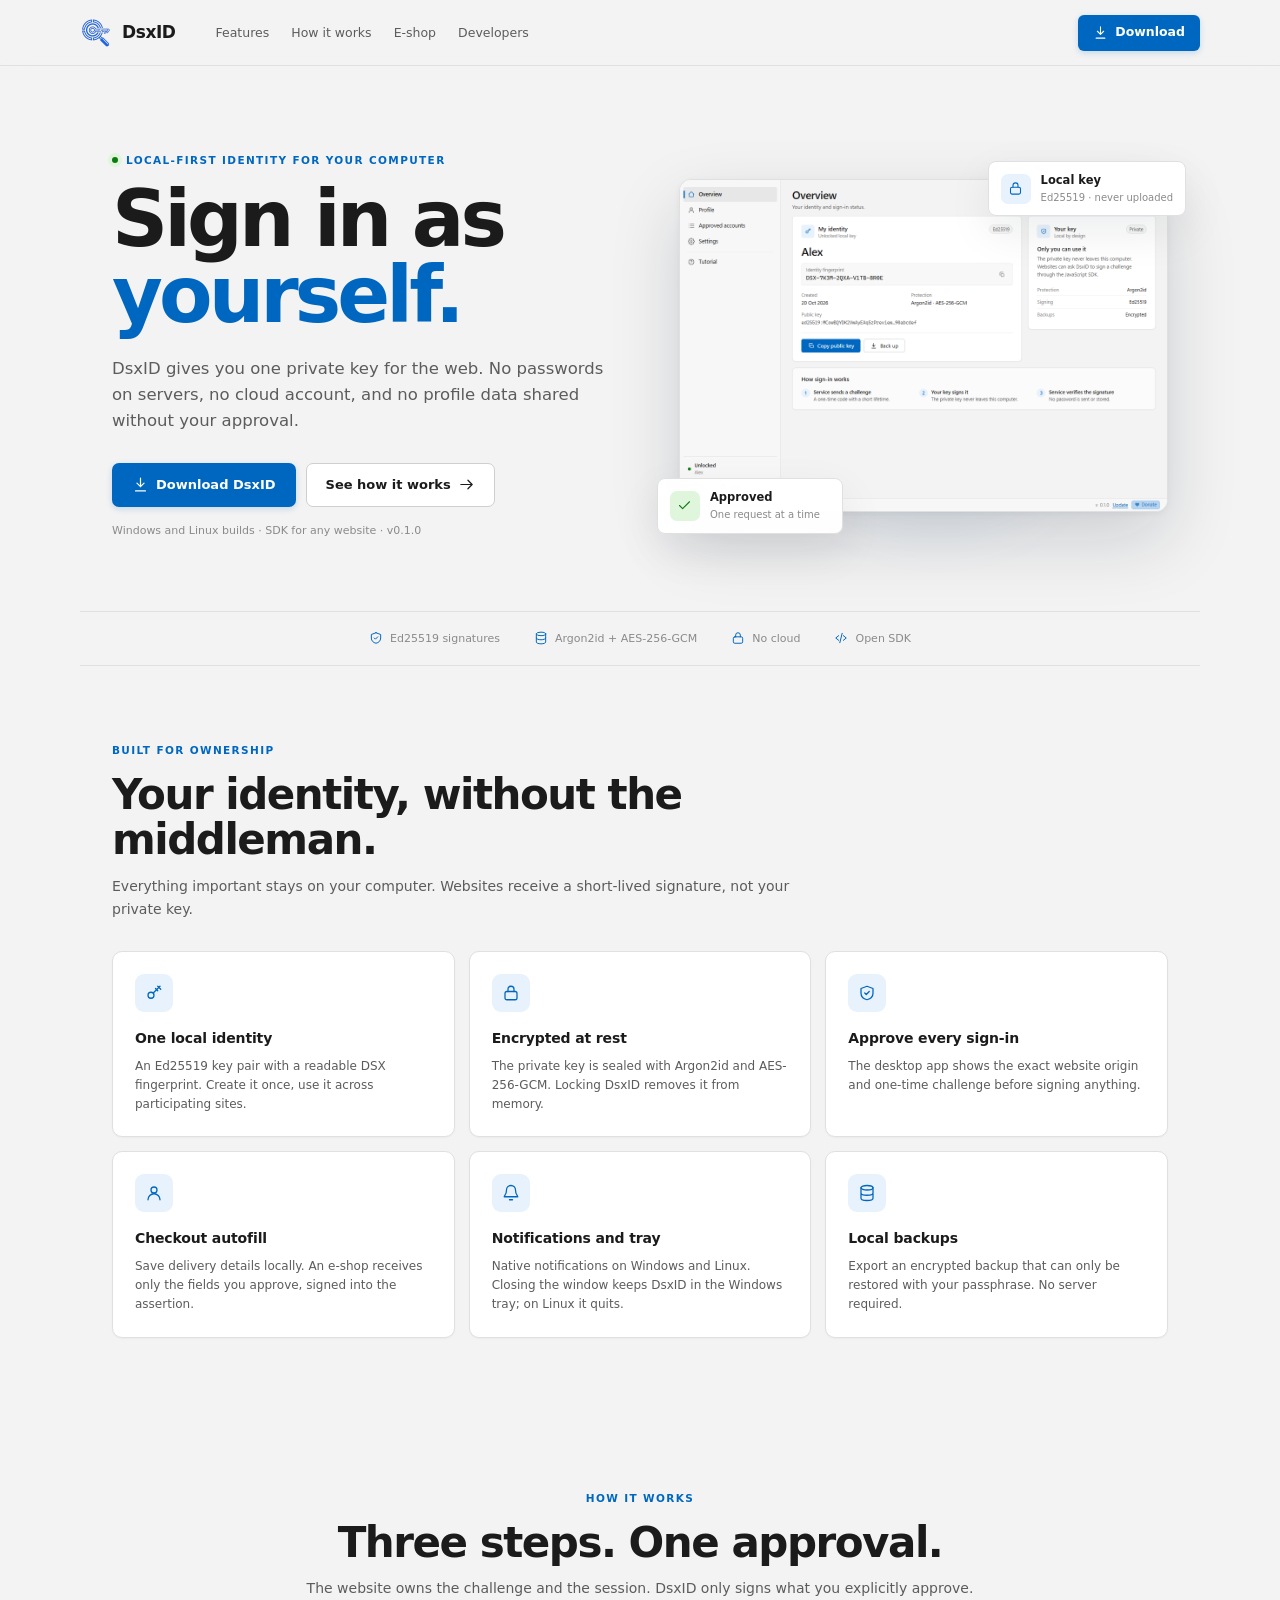
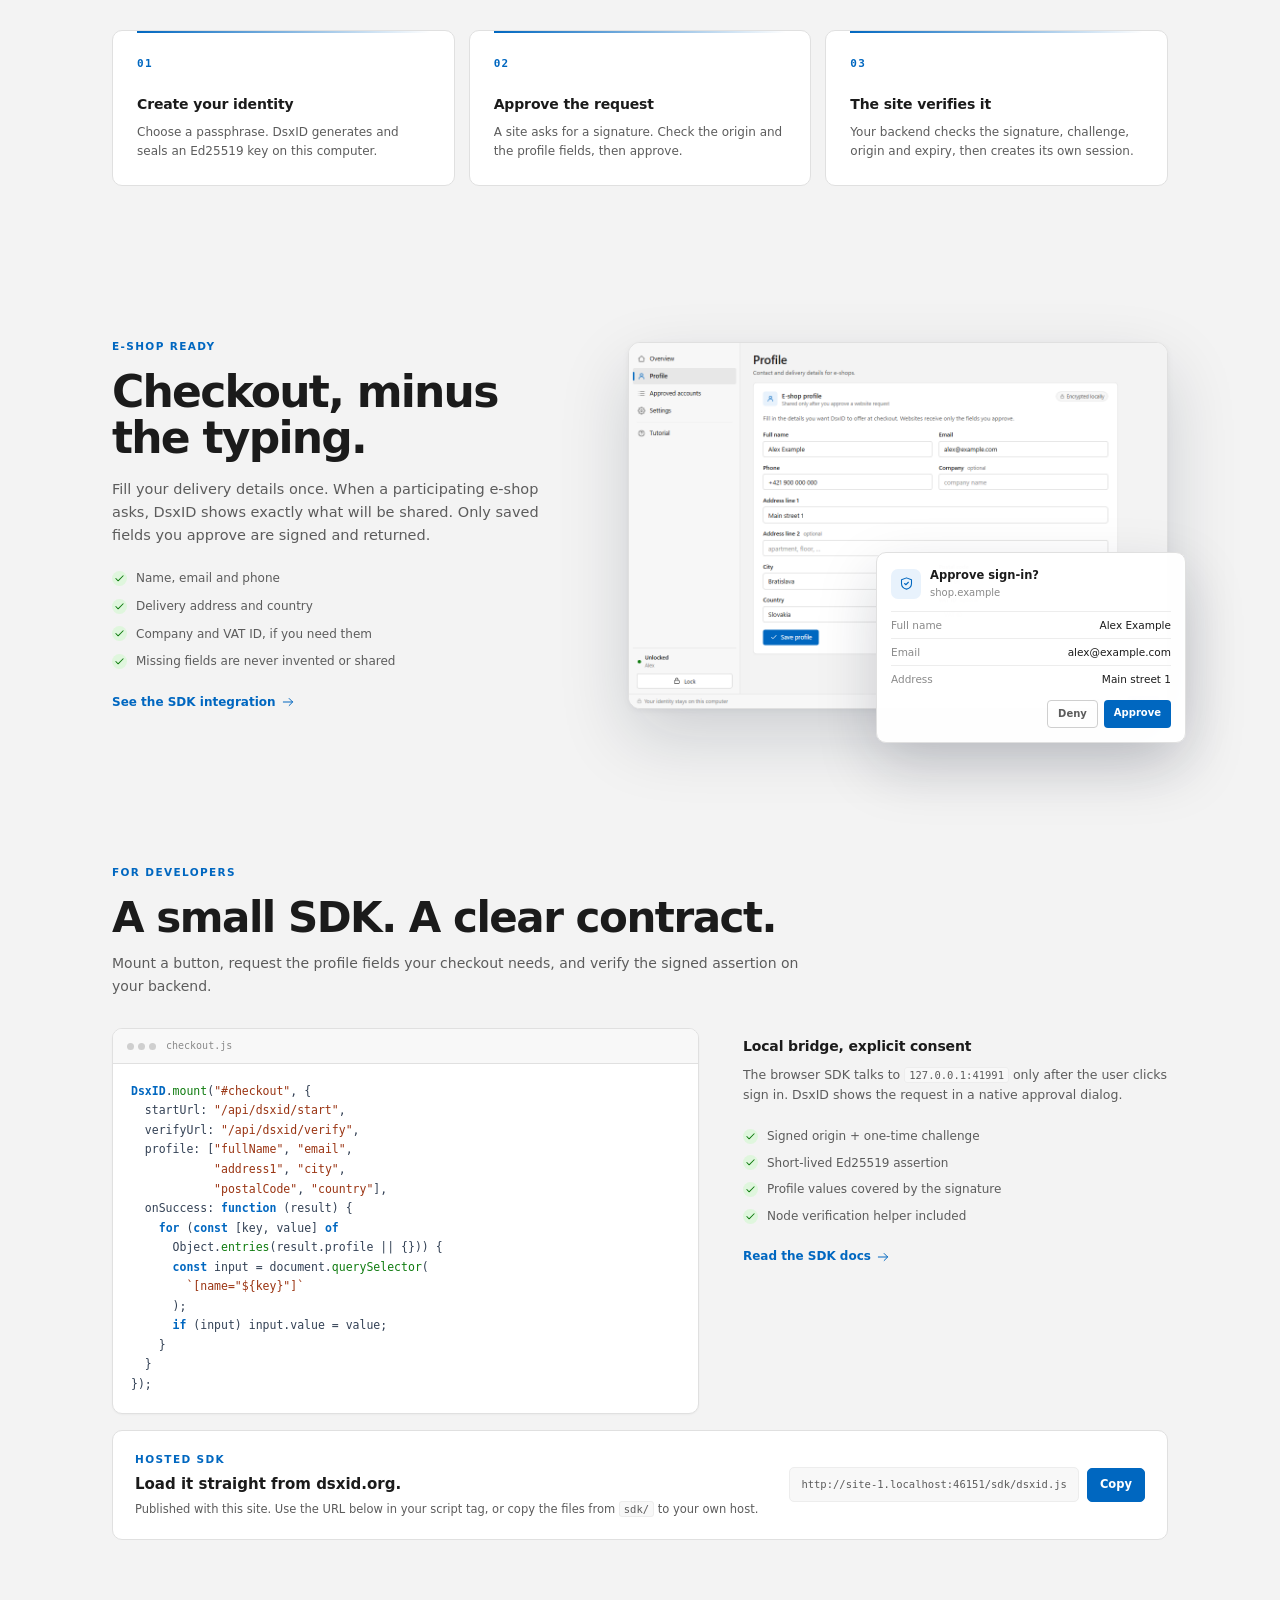
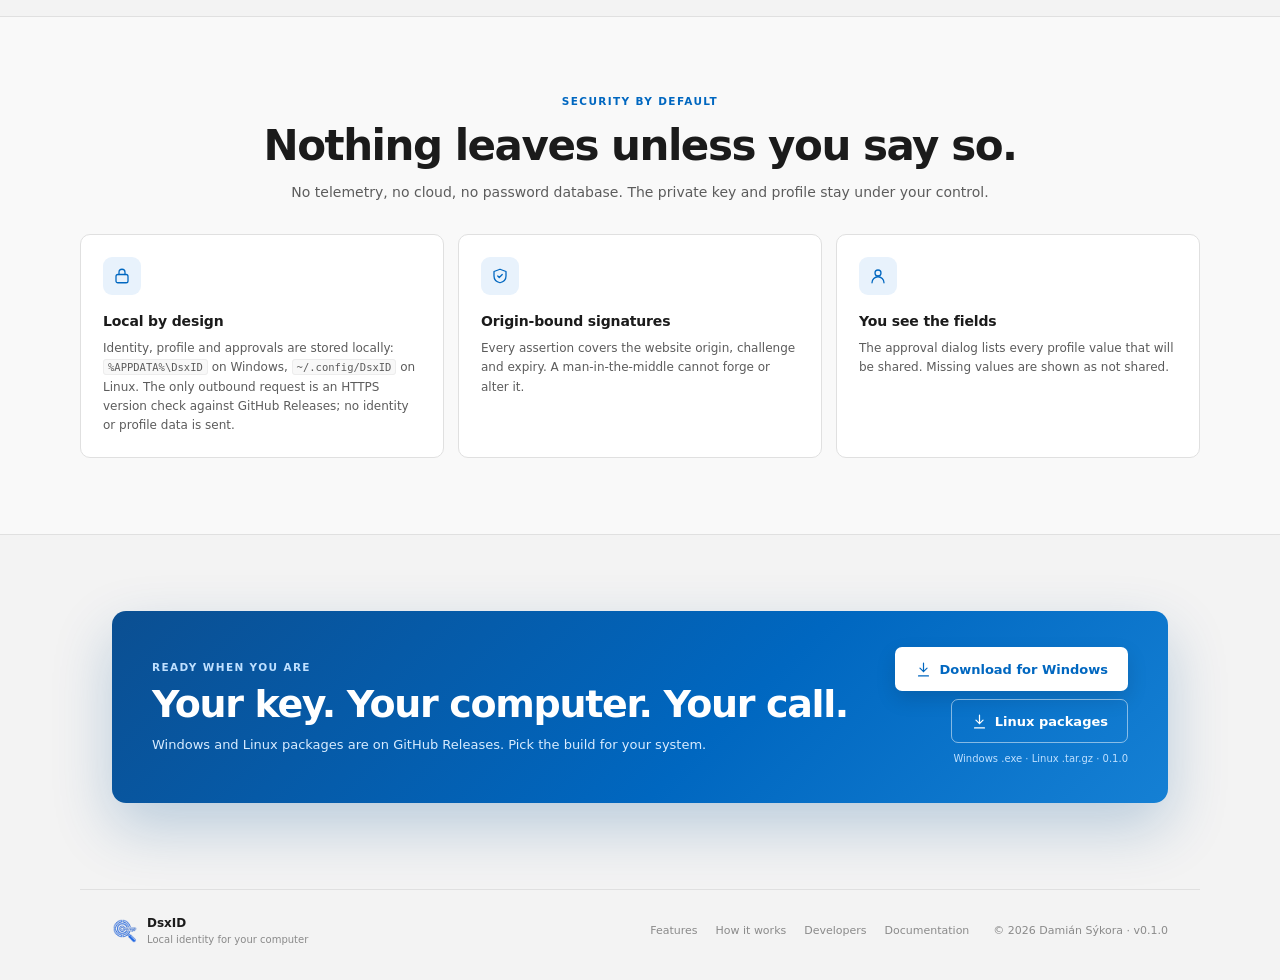
==== commit 265588ab: "Add files via upload" ====
--- a/index.html
+++ b/index.html
@@ -3,7 +3,7 @@
 <head>
   <meta charset="utf-8">
   <meta name="viewport" content="width=device-width, initial-scale=1">
-  <meta name="description" content="DsxID is a local-first identity for your computer. Sign in to websites with your own Ed25519 key, approve every request, and autofill checkout details without a cloud account.">
+  <meta name="description" content="DsxID is a local-first identity for Windows and Linux. Sign in to websites with your own Ed25519 key, approve every request, and autofill checkout details without a cloud account.">
   <meta name="theme-color" content="#f3f3f3">
   <title>DsxID — Your identity, local by design</title>
   <link rel="canonical" href="https://dsxid.org/">
@@ -12,14 +12,14 @@
   <meta property="og:type" content="website">
   <meta property="og:url" content="https://dsxid.org/">
   <meta property="og:title" content="DsxID — Your identity, local by design">
-  <meta property="og:description" content="One local Ed25519 identity for the web. Approve every sign-in and share checkout details only when you say so.">
+  <meta property="og:description" content="One local Ed25519 identity for Windows and Linux. Approve every sign-in and share checkout details only when you say so.">
   <meta property="og:image" content="https://dsxid.org/assets/og.png">
   <meta property="og:image:width" content="1200">
   <meta property="og:image:height" content="630">
   <meta property="og:image:alt" content="DsxID — your identity, local by design">
   <meta name="twitter:card" content="summary_large_image">
   <meta name="twitter:title" content="DsxID — Your identity, local by design">
-  <meta name="twitter:description" content="One local Ed25519 identity for the web. Approve every sign-in and share checkout details only when you say so.">
+  <meta name="twitter:description" content="One local Ed25519 identity for Windows and Linux. Approve every sign-in and share checkout details only when you say so.">
   <meta name="twitter:image" content="https://dsxid.org/assets/og.png">
   <script>document.documentElement.classList.add("js");</script>
   <link rel="stylesheet" href="styles.css">
@@ -29,9 +29,9 @@
     "@type": "SoftwareApplication",
     "name": "DsxID",
     "url": "https://dsxid.org/",
-    "downloadUrl": "https://dsxid.org/download/DsxID.exe",
+    "downloadUrl": "https://github.com/damiansyky/dsxid/releases/latest",
     "applicationCategory": "SecurityApplication",
-    "operatingSystem": "Windows 10, Windows 11",
+    "operatingSystem": "Windows 10, Windows 11, Linux",
     "softwareVersion": "0.1.0",
     "description": "Local-first Ed25519 identity with explicit approval and e-shop checkout autofill.",
     "author": {
@@ -76,7 +76,7 @@
     </nav>
 
     <div class="header-actions">
-      <a class="btn btn-primary" href="download/DsxID.exe" download>
+      <a class="btn btn-primary" href="https://github.com/damiansyky/dsxid/releases/latest" target="_blank" rel="noopener">
         <svg><use href="#i-download"/></svg>
         <span>Download</span>
       </a>
@@ -93,7 +93,7 @@
         <h1>Sign in as <span>yourself.</span></h1>
         <p class="lede">DsxID gives you one private key for the web. No passwords on servers, no cloud account, and no profile data shared without your approval.</p>
         <div class="hero-actions">
-          <a class="btn btn-primary btn-lg" href="download/DsxID.exe" download>
+          <a class="btn btn-primary btn-lg" href="https://github.com/damiansyky/dsxid/releases/latest" target="_blank" rel="noopener">
             <svg><use href="#i-download"/></svg>
             <span>Download DsxID</span>
           </a>
@@ -102,7 +102,7 @@
             <svg><use href="#i-arrow"/></svg>
           </a>
         </div>
-        <p class="hero-note">Windows build available now · SDK for any website · v0.1.0</p>
+        <p class="hero-note">Windows and Linux builds · SDK for any website · v0.1.0</p>
       </div>
 
       <div class="hero-visual reveal">
@@ -158,7 +158,7 @@
         <article class="feature-card reveal">
           <span class="icon-tile"><svg><use href="#i-bell"/></svg></span>
           <h3>Notifications and tray</h3>
-          <p>Native notifications for new requests. Closing the window keeps DsxID available in the Windows tray.</p>
+          <p>Native notifications on Windows and Linux. Closing the window keeps DsxID in the Windows tray; on Linux it quits.</p>
         </article>
         <article class="feature-card reveal">
           <span class="icon-tile"><svg><use href="#i-database"/></svg></span>
@@ -290,7 +290,7 @@
         <article class="security-card reveal">
           <span class="icon-tile"><svg><use href="#i-lock"/></svg></span>
           <h3>Local by design</h3>
-          <p>Identity, profile and approvals are stored in <code>%APPDATA%\DsxID</code>. The app makes no external network calls.</p>
+          <p>Identity, profile and approvals are stored locally: <code>%APPDATA%\DsxID</code> on Windows, <code>~/.config/DsxID</code> on Linux. The only outbound request is an HTTPS version check against GitHub Releases; no identity or profile data is sent.</p>
         </article>
         <article class="security-card reveal">
           <span class="icon-tile"><svg><use href="#i-shield"/></svg></span>
@@ -305,19 +305,23 @@
       </div>
     </section>
 
-    <section class="download-section reveal">
+    <section class="download-section reveal" id="download">
       <div class="download-card">
         <div>
           <p class="eyebrow">Ready when you are</p>
           <h2>Your key. Your computer. Your call.</h2>
-          <p>Download the portable Windows build now. The browser SDK works with websites on any platform.</p>
+          <p>Windows and Linux packages are on GitHub Releases. Pick the build for your system.</p>
         </div>
         <div class="download-actions">
-          <a class="btn btn-primary btn-lg" href="download/DsxID.exe" download>
+          <a class="btn btn-primary btn-lg" href="https://github.com/damiansyky/dsxid/releases/latest/download/DsxID.exe" target="_blank" rel="noopener">
             <svg><use href="#i-download"/></svg>
-            <span>Download DsxID</span>
+            <span>Download for Windows</span>
           </a>
-          <span>Portable .exe · 0.1.0</span>
+          <a class="btn btn-outline-light btn-lg" href="https://github.com/damiansyky/dsxid/releases/latest" target="_blank" rel="noopener">
+            <svg><use href="#i-download"/></svg>
+            <span>Linux packages</span>
+          </a>
+          <span>Windows .exe · Linux .tar.gz · 0.1.0</span>
         </div>
       </div>
     </section>
--- a/styles.css
+++ b/styles.css
@@ -15,8 +15,8 @@
   --success: #0f7b0f;
   --success-soft: #dff6dd;
   --success-border: #b7dfb3;
-  --font: "Segoe UI Variable Text", "Segoe UI", system-ui, -apple-system, sans-serif;
-  --mono: "Cascadia Mono", Consolas, "SFMono-Regular", monospace;
+  --font: "Segoe UI Variable Text", "Segoe UI", "Cantarell", "Ubuntu", "Noto Sans", system-ui, -apple-system, sans-serif;
+  --mono: "Cascadia Mono", Consolas, "DejaVu Sans Mono", "Ubuntu Mono", "Noto Sans Mono", monospace;
   --shadow-sm: 0 1px 2px rgba(0, 0, 0, 0.035);
   --shadow: 0 16px 44px rgba(15, 23, 42, 0.08);
   --radius: 10px;
@@ -645,6 +645,16 @@
   box-shadow: 0 8px 20px rgba(0, 0, 0, 0.13);
 }
 .download-actions .btn:hover { background: #f4f9ff; }
+.download-actions .btn-outline-light {
+  background: transparent;
+  border-color: rgba(255, 255, 255, 0.5);
+  color: #ffffff;
+  box-shadow: none;
+}
+.download-actions .btn-outline-light:hover {
+  background: rgba(255, 255, 255, 0.12);
+  border-color: #ffffff;
+}
 .download-actions > span:last-child { color: #bfe0ff; font-size: 10px; }
 
 .doc-main {
